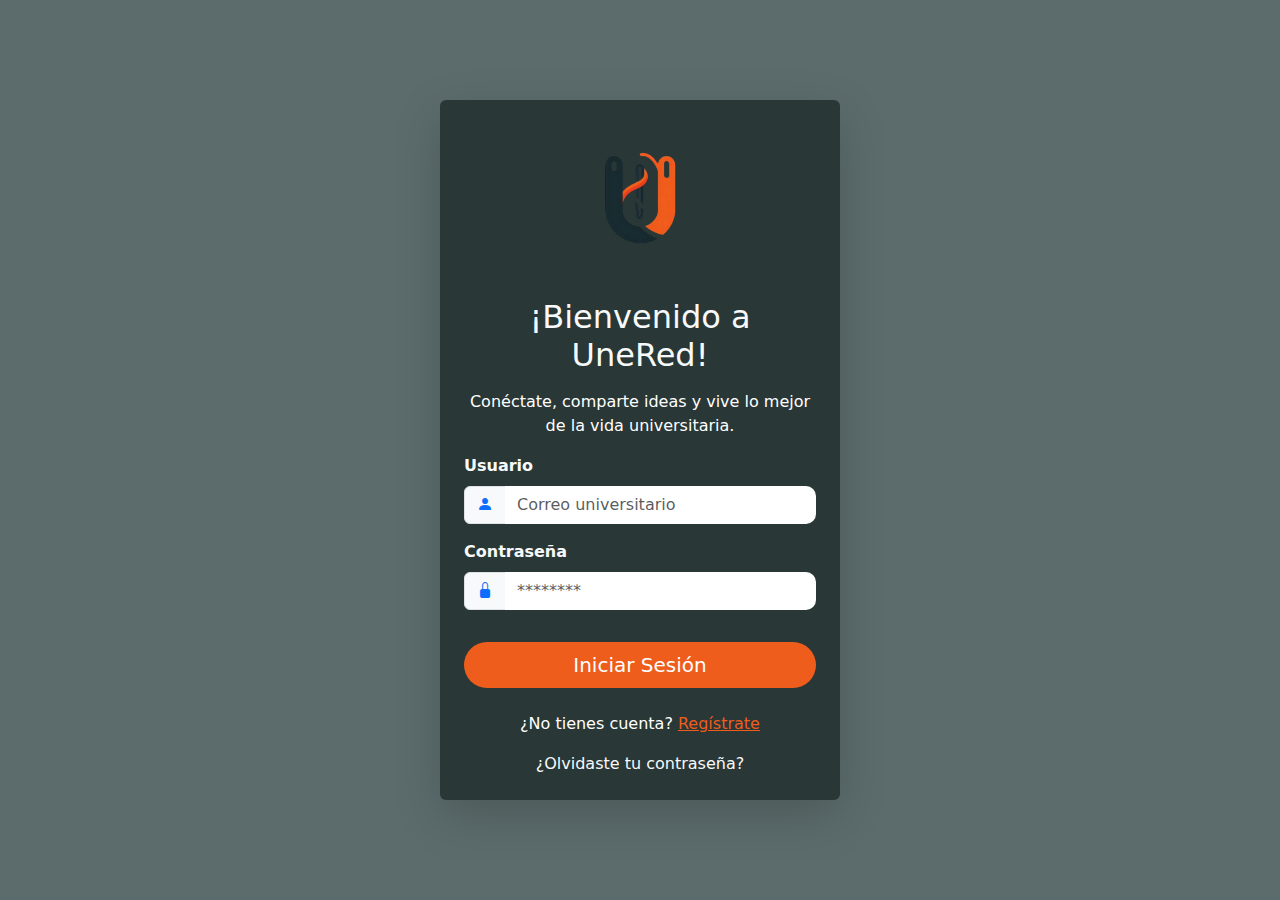
==== social_network/index.html @ 33d574f4 "acomodando unas vainas" ====
<!DOCTYPE html>
<html lang="es">
<head>
    <meta charset="UTF-8">
    <meta name="viewport" content="width=device-width, initial-scale=1.0">
    <meta name="description" content="Únete a la red social universitaria más innovadora.">
    <title>Unered - Bienvenido</title>
    <!-- Bootstrap CSS -->
    <link href="https://cdn.jsdelivr.net/npm/bootstrap@5.3.0/dist/css/bootstrap.min.css" rel="stylesheet">
    <!-- Bootstrap Icons -->
    <link href="https://cdn.jsdelivr.net/npm/bootstrap-icons/font/bootstrap-icons.css" rel="stylesheet">
    <!-- Custom CSS -->
    <link href="./public/css/style.css" rel="stylesheet">
</head>
<body>
    <!-- Fondo dinámico -->
    <div class="login-bg d-flex align-items-center justify-content-center vh-100">
        <!-- Tarjeta de login -->
        <div class="login-card text-center shadow-lg p-4 rounded">
            <img src="public/images/logo.png" alt="Logo Unered" class="mb-4 logo-img">
            <h2 class="text-light mb-3">¡Bienvenido a UneRed!</h2>
            <p class="text-secondaryy">Conéctate, comparte ideas y vive lo mejor de la vida universitaria.</p>
            <form action="./controllers/login.php" method="post" class="text-start">
                <div class="mb-3">
                    <label for="username" class="form-label text-light fw-bold">Usuario</label>
                    <div class="input-group">
                        <span class="input-group-text"><i class="bi bi-person-fill text-primary"></i></span>
                        <input type="email" class="form-control input-field" id="username" name="username" placeholder="Correo universitario" required>
                    </div>
                </div>
                <div class="mb-3">
                    <label for="contrasena" class="form-label text-light fw-bold">Contraseña</label>
                    <div class="input-group">
                        <span class="input-group-text"><i class="bi bi-lock-fill text-primary"></i></span>
                        <input type="password" class="form-control input-field" id="contrasena" name="contrasena" placeholder="********" required>
                    </div>
                </div>
                <button type="submit" class="btn btn-orange btn-lg w-100 rounded-pill mt-3">Iniciar Sesión</button>
            </form>

            <div class="text-center mt-4">
                <p class="text-secondaryy">¿No tienes cuenta? <a href="#" data-bs-toggle="modal" data-bs-target="#registerModal" class="text-orange">Regístrate</a></p>
                <a href="#" class="text-light text-decoration-none">¿Olvidaste tu contraseña?</a>
            </div>
        </div>
    </div>

<!-- Modal de Registro -->
<div style="background: rgba(0, 0, 0, 0.85); color: white;" class="modal fade" id="registerModal" tabindex="-1" aria-labelledby="registerModalLabel" aria-hidden="true">
    <div class="modal-dialog modal-dialog-centered">
        <div class="modal-content" style="background-color: #293737; border-radius: 15px; box-shadow: 0 8px 20px rgba(0, 0, 0, 0.3); color: white; padding: 20px; border: none;">
            <div class="modal-header" style="border-bottom: 1px solid rgba(255, 255, 255, 0.3);">
                <h5 class="modal-title" id="registerModalLabel" style="font-size: 1.5rem; font-weight: bold; color: #ee5d1c; text-shadow: 1px 1px 3px rgba(0, 0, 0, 0.5);">Crea tu cuenta en Unered</h5>
                <button type="button" class="btn-close" data-bs-dismiss="modal" aria-label="Close" style="color: white; opacity: 0.8;"></button>
            </div>
            <div class="modal-body">
                <form action="./controllers/register.php" method="post">
                    <div class="mb-3">
                        <label for="nombre" class="form-label" style="font-size: 1rem; color: white;">Nombre</label>
                        <input type="text" class="form-control" id="nombre" name="nombre" required style="background-color: rgba(255, 255, 255, 0.1); border: 1px solid rgba(255, 255, 255, 0.3); color: white; border-radius: 10px; padding: 10px;">
                    </div>
                    <div class="mb-3">
                        <label for="apellido" class="form-label" style="font-size: 1rem; color: white;">Apellido</label>
                        <input type="text" class="form-control" id="apellido" name="apellido" required style="background-color: rgba(255, 255, 255, 0.1); border: 1px solid rgba(255, 255, 255, 0.3); color: white; border-radius: 10px; padding: 10px;">
                    </div>
                    <div class="mb-3">
                        <label for="email" class="form-label" style="font-size: 1rem; color: white;">Correo Electrónico</label>
                        <input type="email" class="form-control" id="email" name="email" required style="background-color: rgba(255, 255, 255, 0.1); border: 1px solid rgba(255, 255, 255, 0.3); color: white; border-radius: 10px; padding: 10px;">
                    </div>
                    <div class="mb-3">
                        <label for="password" class="form-label" style="font-size: 1rem; color: white;">Contraseña</label>
                        <input type="password" class="form-control" id="password" name="password" required style="background-color: rgba(255, 255, 255, 0.1); border: 1px solid rgba(255, 255, 255, 0.3); color: white; border-radius: 10px; padding: 10px;">
                    </div>
                    <div class="mb-3">
                        <label for="carrera" class="form-label" style="font-size: 1rem; color: white;">Carrera</label>
                        <input type="text" class="form-control" id="carrera" name="carrera" required style="background-color: rgba(255, 255, 255, 0.1); border: 1px solid rgba(255, 255, 255, 0.3); color: white; border-radius: 10px; padding: 10px;">
                    </div>
                    <div class="mb-3">
                        <label for="semestre" class="form-label" style="font-size: 1rem; color: white;">Semestre</label>
                        <select class="form-control" id="semestre" name="semestre" required style="background-color: rgba(255, 255, 255, 0.1); border: 1px solid rgba(255, 255, 255, 0.3); color: white; border-radius: 10px; padding: 10px;">
                            <option value="I" style="background-color: #3f4b4b; color: white;">I</option>
                            <option value="II" style="background-color: #3f4b4b; color: white;">II</option>
                            <option value="III" style="background-color: #3f4b4b; color: white;">III</option>
                            <option value="IV" style="background-color: #3f4b4b; color: white;">IV</option>
                            <option value="V" style="background-color: #3f4b4b; color: white;">V</option>
                            <option value="VI" style="background-color: #3f4b4b; color: white;">VI</option>
                            <option value="VII" style="background-color: #3f4b4b; color: white;">VII</option>
                            <option value="VIII" style="background-color: #3f4b4b; color: white;">VIII</option>
                            <option value="IX" style="background-color: #3f4b4b; color: white;">IX</option>
                            <option value="X" style="background-color: #3f4b4b; color: white;">X</option>
                        </select>
                    </div>
                    <button type="submit" class="btn" style="background-color: #ee5d1c; border: none; color: white; padding: 10px 20px; border-radius: 20px; font-size: 1rem; font-weight: bold; cursor: pointer;">Registrarse</button>
                </form>
            </div>
        </div>
    </div>
</div>


    <!-- Bootstrap JS -->
    <script src="https://cdn.jsdelivr.net/npm/bootstrap@5.3.0/dist/js/bootstrap.bundle.min.js"></script>
</body>
</html>
---- social_network/public/css/style.css ----
/* Fondo dinámico */
.login-bg {
    background-color: #5c6c6c;

    /* Cambié el fondo a un gradiente azul y verde */
    background-size: cover;
    background-position: center;
    position: relative;
}

.login-bg::before {
    content: "";
    position: absolute;
    top: 0;
    left: 0;
    width: 100%;
    height: 100%;
    z-index: 0;
}

/* Estilo del logo */
.logo-img {
    width: 150px;
    z-index: 2;
}

/* Tarjeta de login */
.login-card {
    max-width: 400px;
    background-color: #293737;
    border-radius: 15px;
    z-index: 2;
}

/* Entrada de texto */
.input-field {
    color: #000000;
    border: none;
    border-radius: 10px;
}

.input-field:focus {
    border: 2px solid #ee5d1c;
    box-shadow: 0 0 8px rgba(233, 151, 0, 0.6);
}

/* Botón */
.btn-orange {
    background-color: #ee5d1c;
    border: none;
    color: white;
    transition: all 0.3s ease;
}

.btn-orange:hover {
    background-color: #ee5d1c;
    box-shadow: 0 4px 15px rgba(233, 151, 0, 0.5);
}

/* Texto de ayuda */
.text-orange {
    color: #ee5d1c;
}
.text-secondaryy {
    color: #ffffff;
}
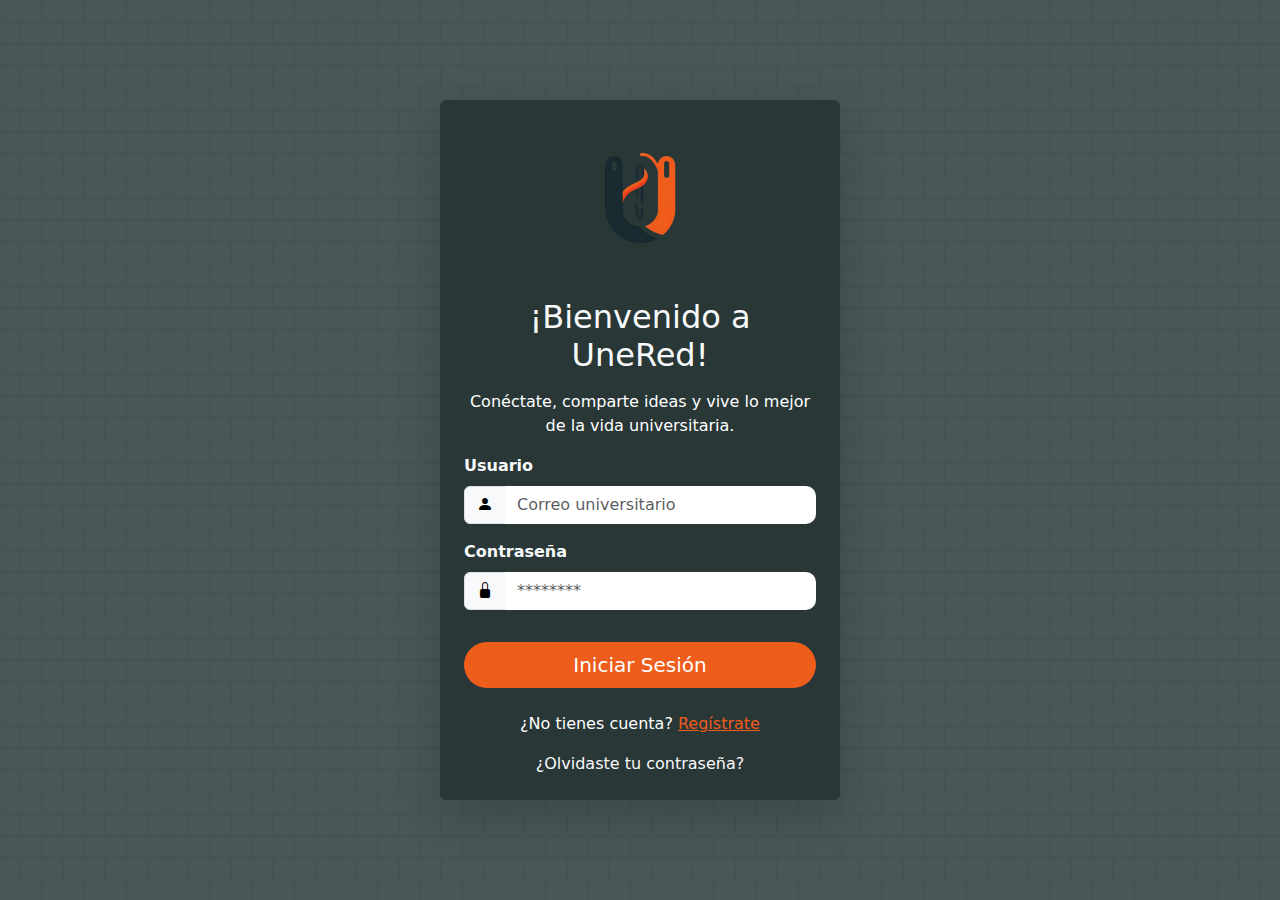
==== commit bf85b4b4: "cambios pro" ====
--- a/social_network/index.html
+++ b/social_network/index.html
@@ -12,6 +12,12 @@
     <!-- Custom CSS -->
     <link href="./public/css/style.css" rel="stylesheet">
 </head>
+<style>
+    .text-primary {
+    color: #000000 !important;
+}
+</style>
+
 <body>
     <!-- Fondo dinámico -->
     <div class="login-bg d-flex align-items-center justify-content-center vh-100">
--- a/social_network/public/css/style.css
+++ b/social_network/public/css/style.css
@@ -1,13 +1,13 @@
 /* Fondo dinámico */
 .login-bg {
-    background-color: #5c6c6c;
-
+    background-color: #4a5757;
+    background-image: url("data:image/svg+xml,%3Csvg width='42' height='44' viewBox='0 0 42 44' xmlns='http://www.w3.org/2000/svg'%3E%3Cg id='Page-1' fill='none' fill-rule='evenodd'%3E%3Cg id='brick-wall' fill='%23293737' fill-opacity='0.14'%3E%3Cpath d='M0 0h42v44H0V0zm1 1h40v20H1V1zM0 23h20v20H0V23zm22 0h20v20H22V23z'/%3E%3C/g%3E%3C/g%3E%3C/svg%3E");
     /* Cambié el fondo a un gradiente azul y verde */
-    background-size: cover;
-    background-position: center;
     position: relative;
 }
-
+.text-primary {
+    color: #ee5d1c !important;
+}
 .login-bg::before {
     content: "";
     position: absolute;
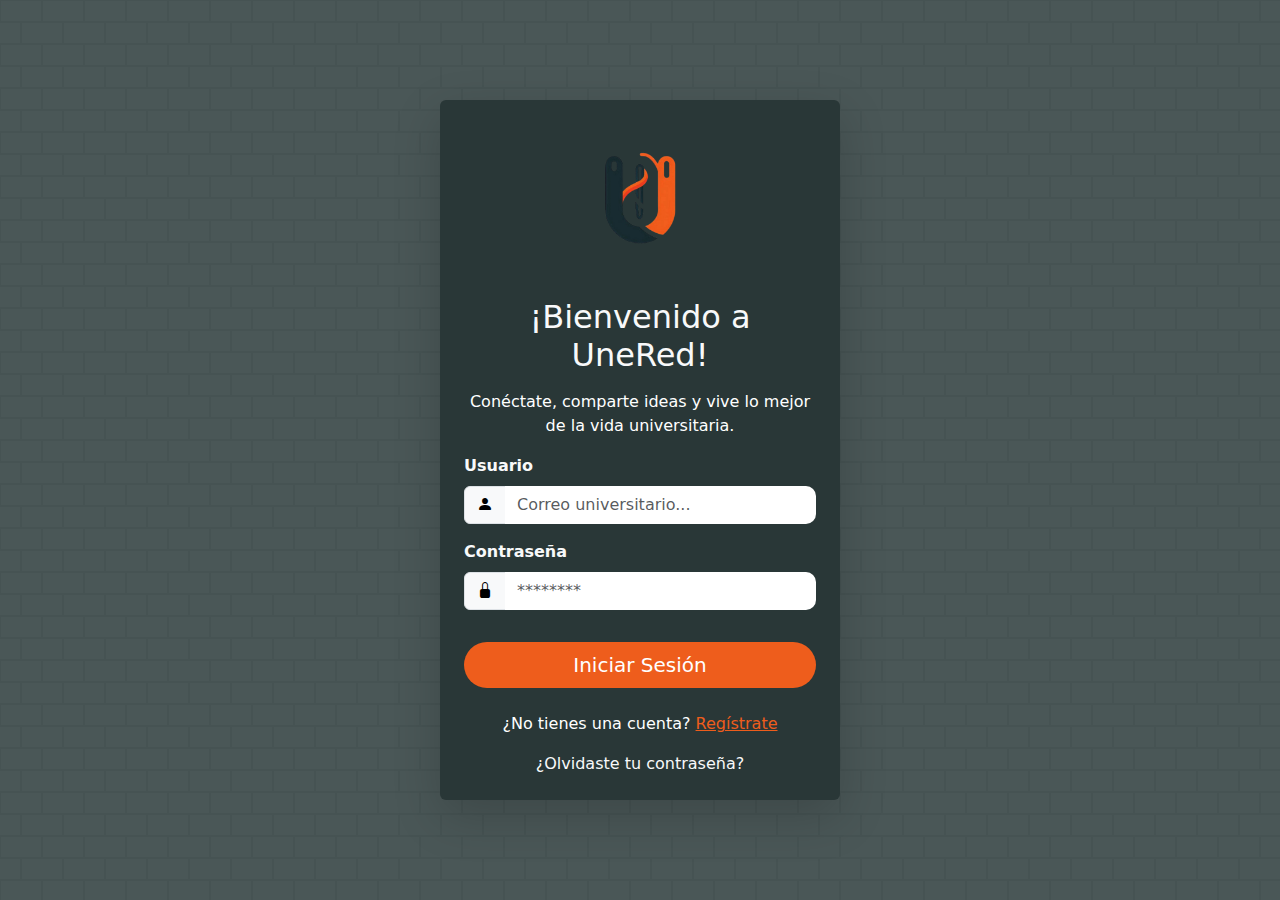
==== commit 48600da5: "Errores corregidos" ====
--- a/social_network/index.html
+++ b/social_network/index.html
@@ -4,7 +4,7 @@
     <meta charset="UTF-8">
     <meta name="viewport" content="width=device-width, initial-scale=1.0">
     <meta name="description" content="Únete a la red social universitaria más innovadora.">
-    <title>Unered - Bienvenido</title>
+    <title>UneRed - Bienvenida</title>
     <!-- Bootstrap CSS -->
     <link href="https://cdn.jsdelivr.net/npm/bootstrap@5.3.0/dist/css/bootstrap.min.css" rel="stylesheet">
     <!-- Bootstrap Icons -->
@@ -31,7 +31,7 @@
                     <label for="username" class="form-label text-light fw-bold">Usuario</label>
                     <div class="input-group">
                         <span class="input-group-text"><i class="bi bi-person-fill text-primary"></i></span>
-                        <input type="email" class="form-control input-field" id="username" name="username" placeholder="Correo universitario" required>
+                        <input type="email" class="form-control input-field" id="username" name="username" placeholder="Correo universitario..." required>
                     </div>
                 </div>
                 <div class="mb-3">
@@ -45,8 +45,8 @@
             </form>
 
             <div class="text-center mt-4">
-                <p class="text-secondaryy">¿No tienes cuenta? <a href="#" data-bs-toggle="modal" data-bs-target="#registerModal" class="text-orange">Regístrate</a></p>
-                <a href="#" class="text-light text-decoration-none">¿Olvidaste tu contraseña?</a>
+                <p class="text-secondaryy">¿No tienes una cuenta? <a href="#" data-bs-toggle="modal" data-bs-target="#registerModal" class="text-orange">Regístrate</a></p>
+                <a href="./contraseña/recuperar.php" class="text-light text-decoration-none">¿Olvidaste tu contraseña?</a>
             </div>
         </div>
     </div>
@@ -96,7 +96,8 @@
                             <option value="X" style="background-color: #3f4b4b; color: white;">X</option>
                         </select>
                     </div>
-                    <button type="submit" class="btn" style="background-color: #ee5d1c; border: none; color: white; padding: 10px 20px; border-radius: 20px; font-size: 1rem; font-weight: bold; cursor: pointer;">Registrarse</button>
+                    <button type="submit" class="btn" style="background-color: #ee5d1c; border: none; color: white; padding: 10px 20px; border-radius: 20px; font-size: 1rem; font-weight: bold; cursor: pointer; display: block; margin: 0 auto; text-align: center;">Registrarse</button>
+
                 </form>
             </div>
         </div>
